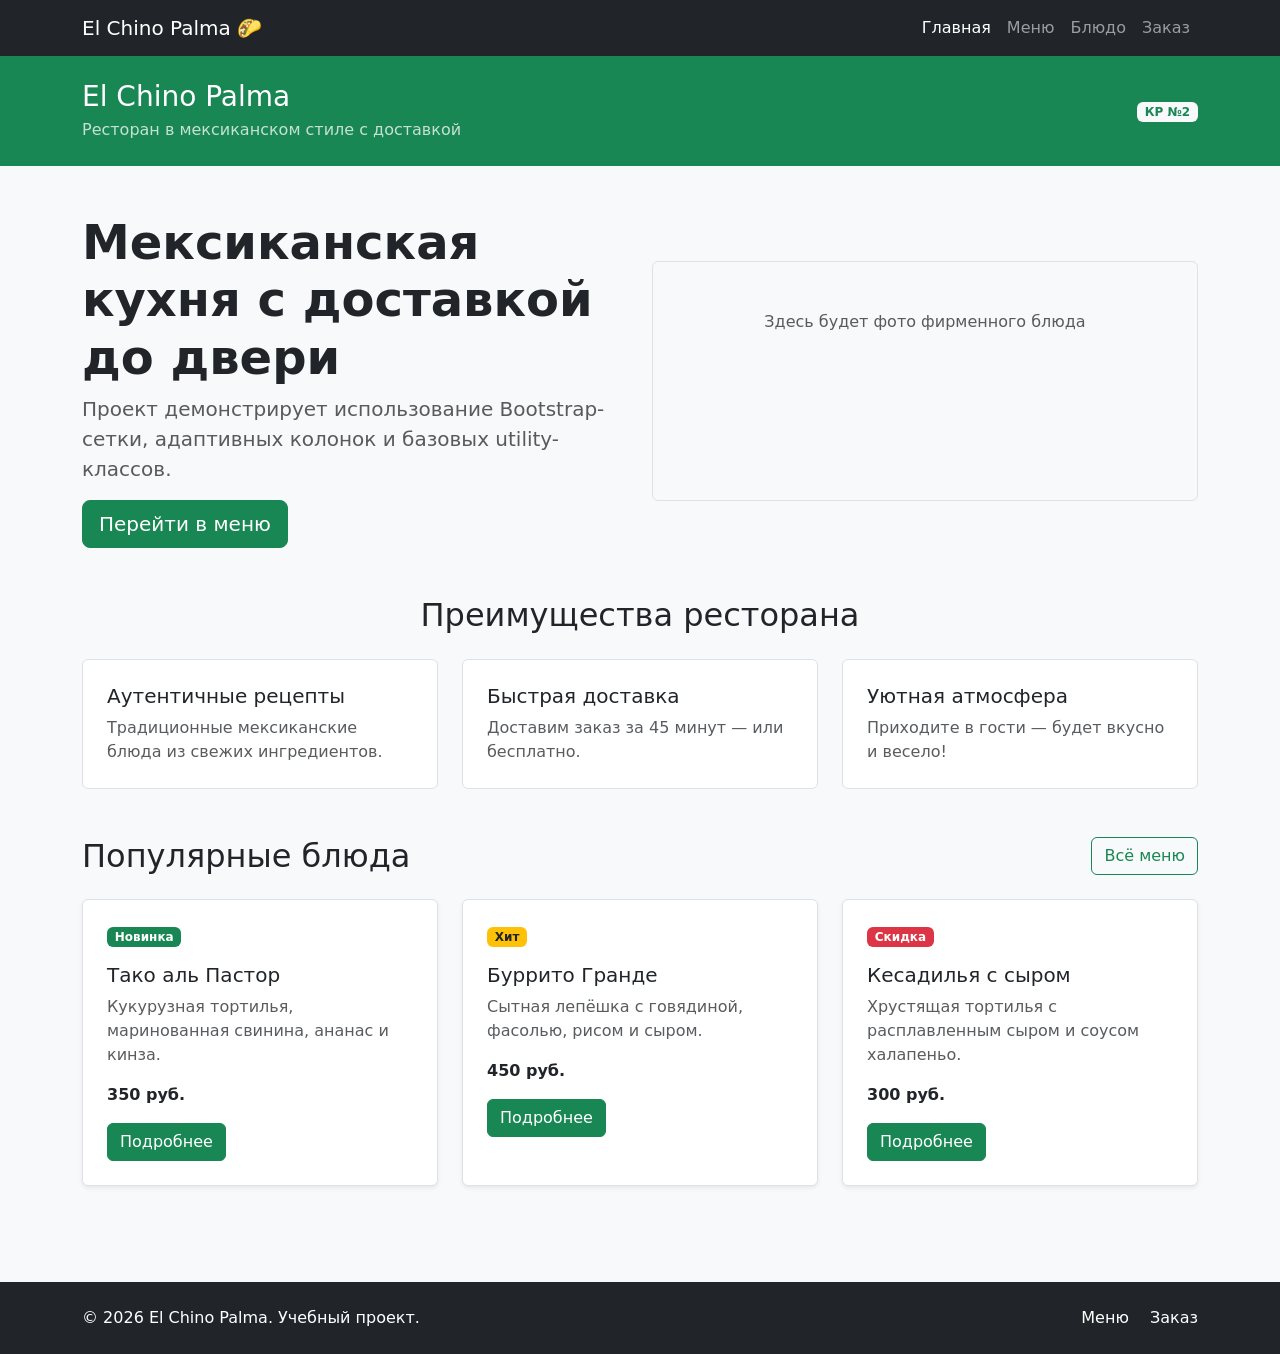
==== index.html @ e7506785 "feat: create Bootstrap grid homepage" ====
<!DOCTYPE html>
<html lang="ru">
<head>
    <meta charset="UTF-8">
    <meta name="viewport" content="width=device-width, initial-scale=1.0">
    <meta name="description" content="El Chino Palma — ресторан в мексиканском стиле с доставкой: меню, шеф-повара, заказ доставки.">
    <title>El Chino Palma — мексиканский ресторан</title>
    <link href="https://cdn.jsdelivr.net/npm/bootstrap@5.3.3/dist/css/bootstrap.min.css" rel="stylesheet">
    <link rel="stylesheet" href="css/custom.css">
</head>
<body class="bg-light d-flex flex-column min-vh-100">
    <nav class="navbar navbar-expand-lg navbar-dark bg-dark">
        <div class="container">
            <a class="navbar-brand" href="index.html">El Chino Palma 🌮</a>
            <button class="navbar-toggler" type="button" data-bs-toggle="collapse" data-bs-target="#mainNavbar" aria-controls="mainNavbar" aria-expanded="false" aria-label="Переключить навигацию">
                <span class="navbar-toggler-icon"></span>
            </button>
            <div class="collapse navbar-collapse" id="mainNavbar">
                <ul class="navbar-nav ms-auto">
                    <li class="nav-item">
                        <a class="nav-link active" aria-current="page" href="index.html">Главная</a>
                    </li>
                    <li class="nav-item">
                        <a class="nav-link" href="catalog.html">Меню</a>
                    </li>
                    <li class="nav-item">
                        <a class="nav-link" href="product.html">Блюдо</a>
                    </li>
                    <li class="nav-item">
                        <a class="nav-link" href="order.html">Заказ</a>
                    </li>
                </ul>
            </div>
        </div>
    </nav>

    <header class="bg-success text-white py-4">
        <div class="container">
            <div class="row align-items-center">
                <div class="col-12 col-md-8">
                    <h1 class="h3 mb-1">El Chino Palma</h1>
                    <p class="mb-0 opacity-75">Ресторан в мексиканском стиле с доставкой</p>
                </div>
                <div class="col-12 col-md-4 text-md-end mt-3 mt-md-0">
                    <span class="badge bg-light text-success">КР №2</span>
                </div>
            </div>
        </div>
    </header>

    <main class="flex-grow-1">
        <section class="container my-5">
            <div class="row align-items-center g-4">
                <div class="col-12 col-lg-6">
                    <h2 class="display-5 fw-bold">Мексиканская кухня с доставкой до двери</h2>
                    <p class="lead text-muted">Проект демонстрирует использование Bootstrap-сетки, адаптивных колонок и базовых utility-классов.</p>
                    <a class="btn btn-success btn-lg" href="catalog.html">Перейти в меню</a>
                </div>
                <div class="col-12 col-lg-6">
                    <div class="placeholder-box p-5 bg-light border rounded text-center">
                        <p class="mb-0 text-muted">Здесь будет фото фирменного блюда</p>
                    </div>
                </div>
            </div>
        </section>

        <section class="container my-5">
            <h2 class="text-center mb-4">Преимущества ресторана</h2>
            <div class="row g-4">
                <div class="col-12 col-md-4">
                    <div class="p-4 border rounded h-100 bg-white">
                        <h3 class="h5">Аутентичные рецепты</h3>
                        <p class="mb-0 text-muted">Традиционные мексиканские блюда из свежих ингредиентов.</p>
                    </div>
                </div>
                <div class="col-12 col-md-4">
                    <div class="p-4 border rounded h-100 bg-white">
                        <h3 class="h5">Быстрая доставка</h3>
                        <p class="mb-0 text-muted">Доставим заказ за 45 минут — или бесплатно.</p>
                    </div>
                </div>
                <div class="col-12 col-md-4">
                    <div class="p-4 border rounded h-100 bg-white">
                        <h3 class="h5">Уютная атмосфера</h3>
                        <p class="mb-0 text-muted">Приходите в гости — будет вкусно и весело!</p>
                    </div>
                </div>
            </div>
        </section>

        <section class="container my-5" id="popular">
            <div class="d-flex justify-content-between align-items-center mb-4">
                <h2 class="mb-0">Популярные блюда</h2>
                <a class="btn btn-outline-success" href="catalog.html">Всё меню</a>
            </div>
            <div class="row g-4">
                <div class="col-12 col-md-6 col-lg-4">
                    <div class="border rounded h-100 p-4 bg-white shadow-sm">
                        <span class="badge bg-success mb-3">Новинка</span>
                        <h3 class="h5">Тако аль Пастор</h3>
                        <p class="text-muted">Кукурузная тортилья, маринованная свинина, ананас и кинза.</p>
                        <p class="fw-bold mb-3">350 руб.</p>
                        <a class="btn btn-success" href="product.html">Подробнее</a>
                    </div>
                </div>
                <div class="col-12 col-md-6 col-lg-4">
                    <div class="border rounded h-100 p-4 bg-white shadow-sm">
                        <span class="badge bg-warning text-dark mb-3">Хит</span>
                        <h3 class="h5">Буррито Гранде</h3>
                        <p class="text-muted">Сытная лепёшка с говядиной, фасолью, рисом и сыром.</p>
                        <p class="fw-bold mb-3">450 руб.</p>
                        <a class="btn btn-success" href="product.html">Подробнее</a>
                    </div>
                </div>
                <div class="col-12 col-md-6 col-lg-4">
                    <div class="border rounded h-100 p-4 bg-white shadow-sm">
                        <span class="badge bg-danger mb-3">Скидка</span>
                        <h3 class="h5">Кесадилья с сыром</h3>
                        <p class="text-muted">Хрустящая тортилья с расплавленным сыром и соусом халапеньо.</p>
                        <p class="fw-bold mb-3">300 руб.</p>
                        <a class="btn btn-success" href="product.html">Подробнее</a>
                    </div>
                </div>
            </div>
        </section>
    </main>

    <footer class="bg-dark text-white py-4 mt-5">
        <div class="container">
            <div class="row align-items-center g-3">
                <div class="col-12 col-md-6">
                    <p class="mb-0">&copy; 2026 El Chino Palma. Учебный проект.</p>
                </div>
                <div class="col-12 col-md-6 text-md-end">
                    <a class="text-white text-decoration-none me-3" href="catalog.html">Меню</a>
                    <a class="text-white text-decoration-none" href="order.html">Заказ</a>
                </div>
            </div>
        </div>
    </footer>

    <script src="https://cdn.jsdelivr.net/npm/bootstrap@5.3.3/dist/js/bootstrap.bundle.min.js"></script>
</body>
</html>
---- css/custom.css ----
body {
  min-height: 100vh;
}

.placeholder-box {
  min-height: 240px;
}
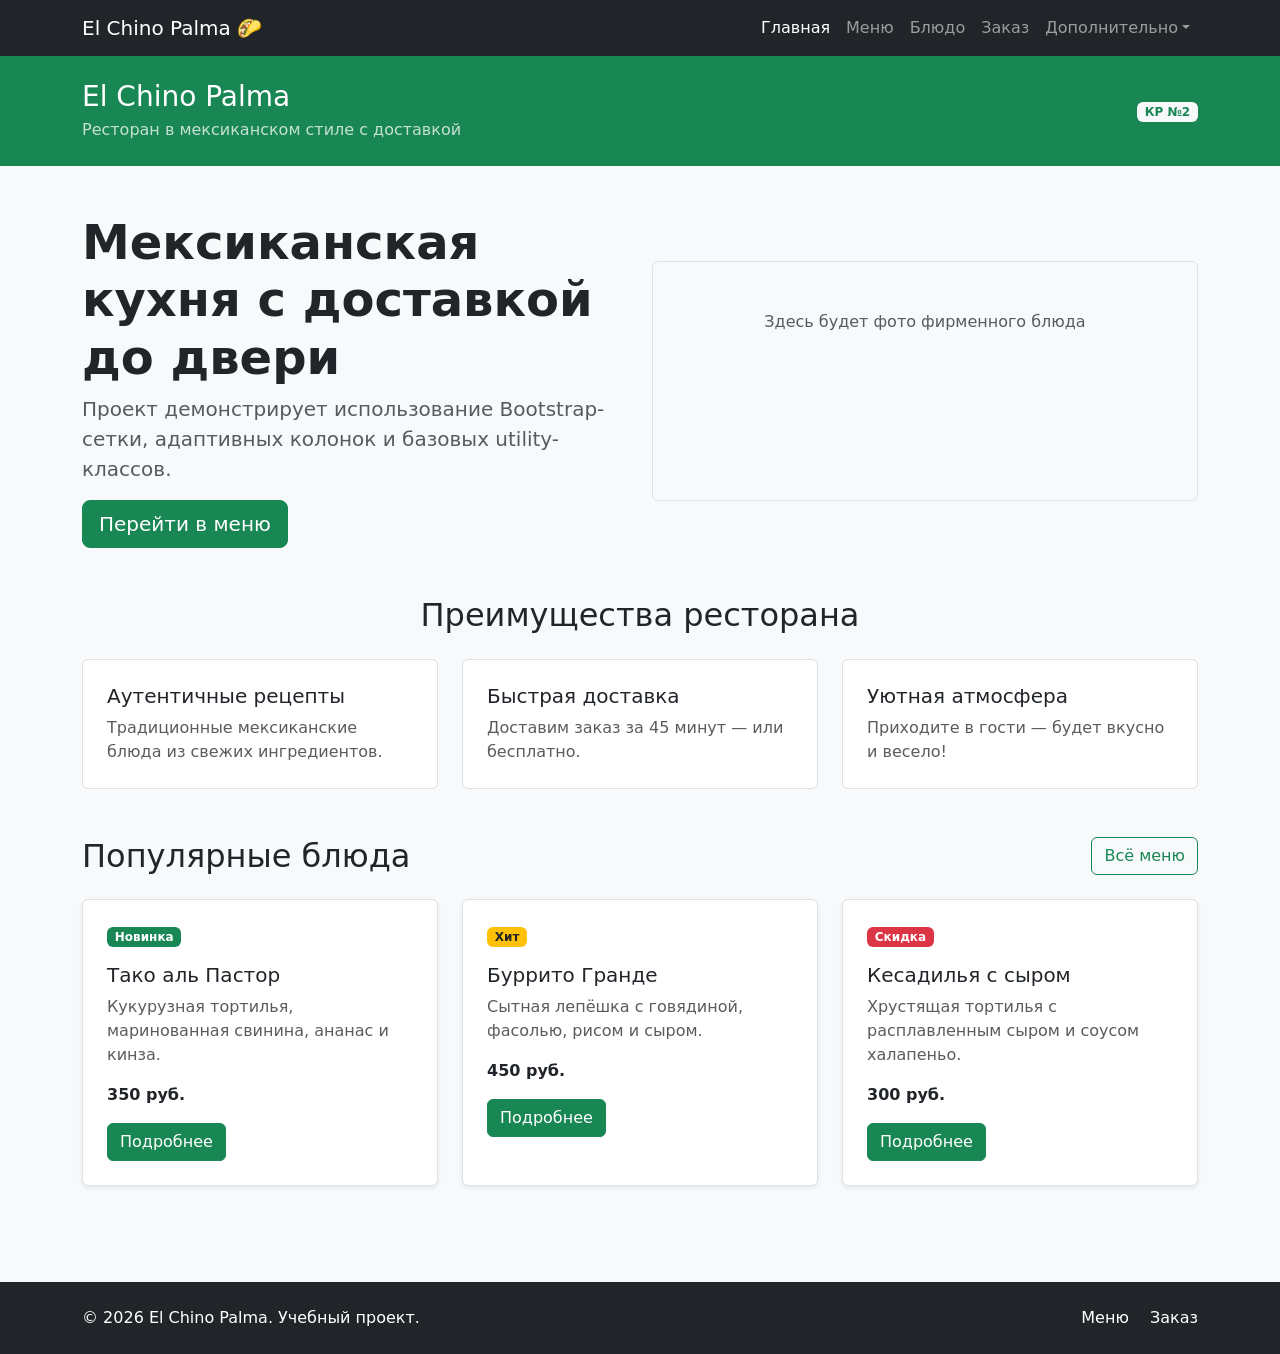
==== commit 879b66e7: "feat: add Bootstrap components pages" ====
--- a/index.html
+++ b/index.html
@@ -28,6 +28,14 @@
                     </li>
                     <li class="nav-item">
                         <a class="nav-link" href="order.html">Заказ</a>
+                    </li>
+                    <li class="nav-item dropdown">
+                        <a class="nav-link dropdown-toggle" href="#" role="button" data-bs-toggle="dropdown" aria-expanded="false">Дополнительно</a>
+                        <ul class="dropdown-menu">
+                            <li><a class="dropdown-item" href="catalog.html">Всё меню</a></li>
+                            <li><a class="dropdown-item" href="order.html">Оформить заказ</a></li>
+                            <li><a class="dropdown-item" href="index.html#popular">Популярное</a></li>
+                        </ul>
                     </li>
                 </ul>
             </div>
--- a/css/custom.css
+++ b/css/custom.css
@@ -5,3 +5,12 @@
 .placeholder-box {
   min-height: 240px;
 }
+
+.placeholder-image {
+  min-height: 320px;
+}
+
+.card-img-top {
+  height: 180px;
+  object-fit: cover;
+}
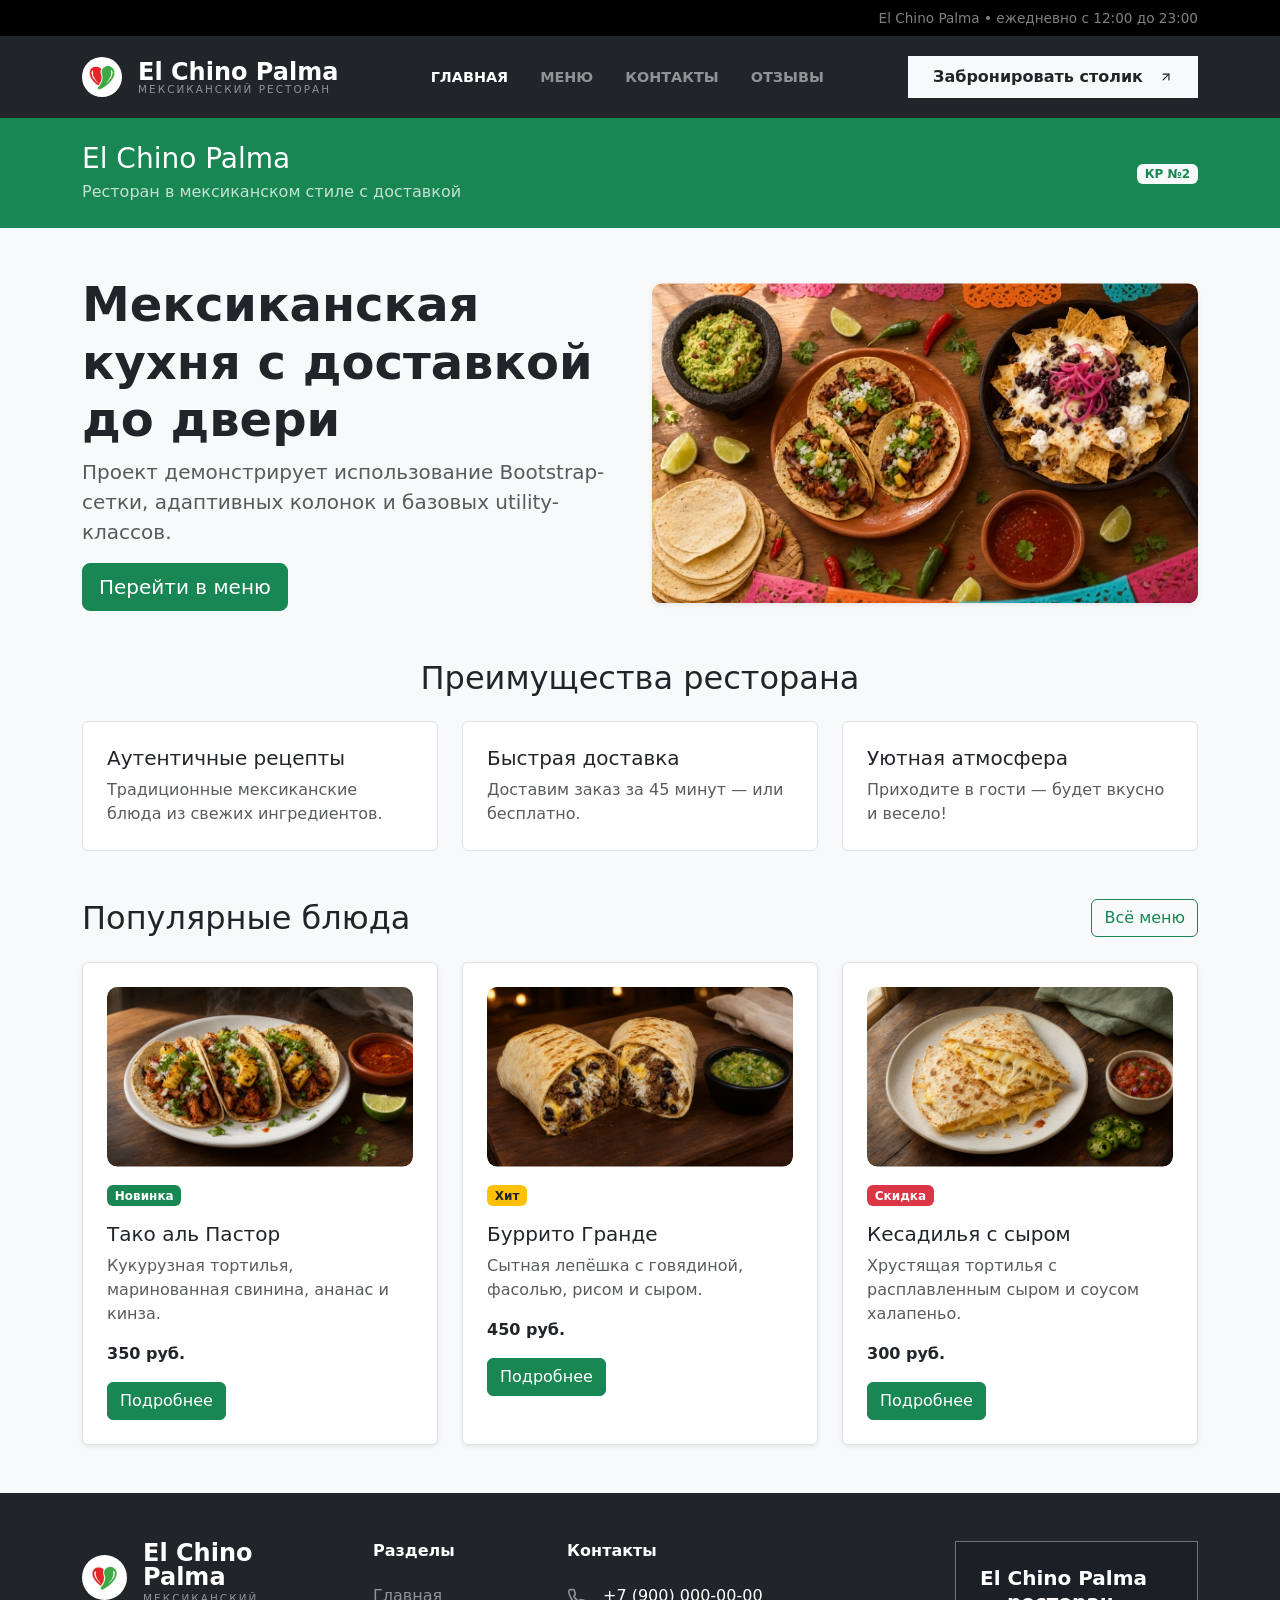
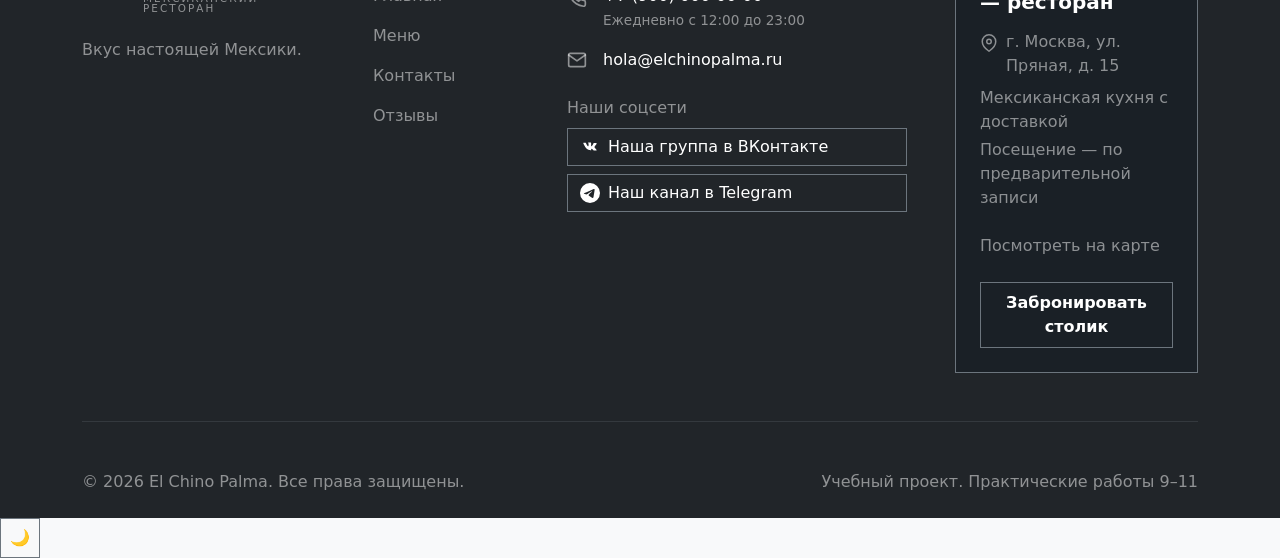
==== commit aecdff74: "backup: версия перед редизайном" ====
--- a/index.html
+++ b/index.html
@@ -3,44 +3,62 @@
 <head>
     <meta charset="UTF-8">
     <meta name="viewport" content="width=device-width, initial-scale=1.0">
+    <script>
+        (function () {
+            var t = localStorage.getItem('ecp-theme');
+            if (!t) t = window.matchMedia('(prefers-color-scheme: dark)').matches ? 'dark' : 'light';
+            document.documentElement.setAttribute('data-bs-theme', t);
+        })();
+    </script>
     <meta name="description" content="El Chino Palma — ресторан в мексиканском стиле с доставкой: меню, шеф-повара, заказ доставки.">
     <title>El Chino Palma — мексиканский ресторан</title>
-    <link href="https://cdn.jsdelivr.net/npm/bootstrap@5.3.3/dist/css/bootstrap.min.css" rel="stylesheet">
+    <link href="vendor/bootstrap/css/bootstrap.min.css" rel="stylesheet">
     <link rel="stylesheet" href="css/custom.css">
+    <link rel="icon" type="image/jpeg" href="images/logo.jpeg">
 </head>
 <body class="bg-light d-flex flex-column min-vh-100">
-    <nav class="navbar navbar-expand-lg navbar-dark bg-dark">
-        <div class="container">
-            <a class="navbar-brand" href="index.html">El Chino Palma 🌮</a>
-            <button class="navbar-toggler" type="button" data-bs-toggle="collapse" data-bs-target="#mainNavbar" aria-controls="mainNavbar" aria-expanded="false" aria-label="Переключить навигацию">
-                <span class="navbar-toggler-icon"></span>
-            </button>
-            <div class="collapse navbar-collapse" id="mainNavbar">
-                <ul class="navbar-nav ms-auto">
-                    <li class="nav-item">
-                        <a class="nav-link active" aria-current="page" href="index.html">Главная</a>
-                    </li>
-                    <li class="nav-item">
-                        <a class="nav-link" href="catalog.html">Меню</a>
-                    </li>
-                    <li class="nav-item">
-                        <a class="nav-link" href="product.html">Блюдо</a>
-                    </li>
-                    <li class="nav-item">
-                        <a class="nav-link" href="order.html">Заказ</a>
-                    </li>
-                    <li class="nav-item dropdown">
-                        <a class="nav-link dropdown-toggle" href="#" role="button" data-bs-toggle="dropdown" aria-expanded="false">Дополнительно</a>
-                        <ul class="dropdown-menu">
-                            <li><a class="dropdown-item" href="catalog.html">Всё меню</a></li>
-                            <li><a class="dropdown-item" href="order.html">Оформить заказ</a></li>
-                            <li><a class="dropdown-item" href="index.html#popular">Популярное</a></li>
-                        </ul>
-                    </li>
-                </ul>
-            </div>
-        </div>
-    </nav>
+    <!-- Верхняя панель -->
+<div class="top-bar bg-black text-white-50 py-2" style="font-size: 0.85rem;">
+    <div class="container d-flex justify-content-end">
+        <span>El Chino Palma &bull; ежедневно с 12:00 до 23:00</span>
+    </div>
+</div>
+
+<!-- Основной навбар -->
+<nav class="navbar navbar-expand-lg navbar-dark bg-dark py-3">
+    <div class="container">
+        <!-- Логотип -->
+        <a class="navbar-brand d-flex align-items-center" href="index.html">
+            <img src="images/logo.jpeg" alt="Логотип" class="navbar-logo me-3" style="width: 40px; height: 40px; border-radius: 50%;">
+            <div class="d-flex flex-column lh-1">
+                <span class="fw-bold fs-4 text-white">El Chino Palma</span>
+                <span class="text-white-50 text-uppercase" style="font-size: 0.65rem; letter-spacing: 0.2em;">Мексиканский ресторан</span>
+            </div>
+        </a>
+
+        <button class="navbar-toggler" type="button" data-bs-toggle="collapse" data-bs-target="#mainNavbar" aria-controls="mainNavbar" aria-expanded="false" aria-label="Переключить навигацию">
+            <span class="navbar-toggler-icon"></span>
+        </button>
+
+        <div class="collapse navbar-collapse" id="mainNavbar">
+            <ul class="navbar-nav mx-auto mb-3 mb-lg-0 gap-3 text-uppercase" style="font-size: 0.9rem; font-weight: 600;">
+                <li class="nav-item"><a class="nav-link active text-white" href="index.html">Главная</a></li>
+                <li class="nav-item"><a class="nav-link text-white-50 hover-white" href="catalog.html">Меню</a></li>
+                <li class="nav-item"><a class="nav-link text-white-50 hover-white" href="contacts.html">Контакты</a></li>
+                <li class="nav-item"><a class="nav-link text-white-50 hover-white" href="reviews.html">Отзывы</a></li>
+            </ul>
+
+            <div class="d-flex align-items-center gap-2 flex-wrap">
+                
+                
+                <a href="order.html" class="header-cta btn btn-light text-dark fw-bold rounded-0 px-4 py-2 d-inline-flex align-items-center gap-3 text-decoration-none ms-lg-2">
+                    Забронировать столик
+                    <svg width="14" height="14" viewBox="0 0 24 24" fill="none" stroke="currentColor" stroke-width="2" stroke-linecap="round" stroke-linejoin="round"><line x1="7" y1="17" x2="17" y2="7"></line><polyline points="7 7 17 7 17 17"></polyline></svg>
+                </a>
+            </div>
+        </div>
+    </div>
+</nav>
 
     <header class="bg-success text-white py-4">
         <div class="container">
@@ -59,15 +77,13 @@
     <main class="flex-grow-1">
         <section class="container my-5">
             <div class="row align-items-center g-4">
-                <div class="col-12 col-lg-6">
+                <div class="col-12 col-lg-6 animate-on-load">
                     <h2 class="display-5 fw-bold">Мексиканская кухня с доставкой до двери</h2>
                     <p class="lead text-muted">Проект демонстрирует использование Bootstrap-сетки, адаптивных колонок и базовых utility-классов.</p>
                     <a class="btn btn-success btn-lg" href="catalog.html">Перейти в меню</a>
                 </div>
-                <div class="col-12 col-lg-6">
-                    <div class="placeholder-box p-5 bg-light border rounded text-center">
-                        <p class="mb-0 text-muted">Здесь будет фото фирменного блюда</p>
-                    </div>
+                <div class="col-12 col-lg-6 animate-on-load">
+                    <div class="hero-media rounded overflow-hidden shadow-sm"><img src="images/hero.jpg" alt="Фирменные блюда El Chino Palma" class="hero-img" loading="lazy"></div>
                 </div>
             </div>
         </section>
@@ -103,7 +119,8 @@
             </div>
             <div class="row g-4">
                 <div class="col-12 col-md-6 col-lg-4">
-                    <div class="border rounded h-100 p-4 bg-white shadow-sm">
+                    <div class="border rounded h-100 p-4 bg-white shadow-sm animate-on-load">
+                        <img src="images/dish-1.jpg" class="dish-thumb mb-3" alt="Тако аль Пастор" loading="lazy">
                         <span class="badge bg-success mb-3">Новинка</span>
                         <h3 class="h5">Тако аль Пастор</h3>
                         <p class="text-muted">Кукурузная тортилья, маринованная свинина, ананас и кинза.</p>
@@ -112,7 +129,8 @@
                     </div>
                 </div>
                 <div class="col-12 col-md-6 col-lg-4">
-                    <div class="border rounded h-100 p-4 bg-white shadow-sm">
+                    <div class="border rounded h-100 p-4 bg-white shadow-sm animate-on-load">
+                        <img src="images/dish-2.jpg" class="dish-thumb mb-3" alt="Буррито Гранде" loading="lazy">
                         <span class="badge bg-warning text-dark mb-3">Хит</span>
                         <h3 class="h5">Буррито Гранде</h3>
                         <p class="text-muted">Сытная лепёшка с говядиной, фасолью, рисом и сыром.</p>
@@ -121,7 +139,8 @@
                     </div>
                 </div>
                 <div class="col-12 col-md-6 col-lg-4">
-                    <div class="border rounded h-100 p-4 bg-white shadow-sm">
+                    <div class="border rounded h-100 p-4 bg-white shadow-sm animate-on-load">
+                        <img src="images/dish-3.jpg" class="dish-thumb mb-3" alt="Кесадилья с сыром" loading="lazy">
                         <span class="badge bg-danger mb-3">Скидка</span>
                         <h3 class="h5">Кесадилья с сыром</h3>
                         <p class="text-muted">Хрустящая тортилья с расплавленным сыром и соусом халапеньо.</p>
@@ -133,20 +152,94 @@
         </section>
     </main>
 
-    <footer class="bg-dark text-white py-4 mt-5">
-        <div class="container">
-            <div class="row align-items-center g-3">
-                <div class="col-12 col-md-6">
-                    <p class="mb-0">&copy; 2026 El Chino Palma. Учебный проект.</p>
-                </div>
-                <div class="col-12 col-md-6 text-md-end">
-                    <a class="text-white text-decoration-none me-3" href="catalog.html">Меню</a>
-                    <a class="text-white text-decoration-none" href="order.html">Заказ</a>
-                </div>
-            </div>
-        </div>
-    </footer>
-
-    <script src="https://cdn.jsdelivr.net/npm/bootstrap@5.3.3/dist/js/bootstrap.bundle.min.js"></script>
+    <footer class="bg-dark text-white pt-5 pb-4 mt-auto">
+    <div class="container">
+        <div class="row g-5">
+            <!-- Колонка 1: Лого и слоган -->
+            <div class="col-12 col-lg-3">
+                <a class="d-flex align-items-center text-decoration-none mb-4" href="index.html">
+                    <img src="images/logo.jpeg" alt="Логотип" class="me-3" style="width: 45px; height: 45px; border-radius: 50%; background: white; padding: 3px;">
+                    <div class="d-flex flex-column lh-1">
+                        <span class="fw-bold fs-4 text-white">El Chino Palma</span>
+                        <span class="text-white-50 text-uppercase mt-1" style="font-size: 0.65rem; letter-spacing: 0.2em;">Мексиканский ресторан</span>
+                    </div>
+                </a>
+                <p class="text-white-50">Вкус настоящей Мексики.</p>
+            </div>
+
+            <!-- Колонка 2: Разделы -->
+            <div class="col-6 col-lg-2">
+                <h5 class="text-white fw-bold mb-4 fs-6">Разделы</h5>
+                <ul class="list-unstyled d-flex flex-column gap-3">
+                    <li><a class="text-white-50 text-decoration-none hover-white" href="index.html">Главная</a></li>
+                    <li><a class="text-white-50 text-decoration-none hover-white" href="catalog.html">Меню</a></li>
+                    <li><a class="text-white-50 text-decoration-none hover-white" href="contacts.html">Контакты</a></li>
+                    <li><a class="text-white-50 text-decoration-none hover-white" href="reviews.html">Отзывы</a></li>
+                </ul>
+            </div>
+
+            <!-- Колонка 3: Контакты -->
+            <div class="col-12 col-md-6 col-lg-4">
+                <h5 class="text-white fw-bold mb-4 fs-6">Контакты</h5>
+                <ul class="list-unstyled d-flex flex-column gap-3 text-white-50">
+                    <li class="d-flex align-items-start gap-3">
+                        <svg width="20" height="20" viewBox="0 0 24 24" fill="none" stroke="currentColor" stroke-width="2" stroke-linecap="round" stroke-linejoin="round" class="mt-1 flex-shrink-0"><path d="M22 16.92v3a2 2 0 0 1-2.18 2 19.79 19.79 0 0 1-8.63-3.07 19.5 19.5 0 0 1-6-6 19.79 19.79 0 0 1-3.07-8.67A2 2 0 0 1 4.11 2h3a2 2 0 0 1 2 1.72 12.84 12.84 0 0 0 .7 2.81 2 2 0 0 1-.45 2.11L8.09 9.91a16 16 0 0 0 6 6l1.27-1.27a2 2 0 0 1 2.11-.45 12.84 12.84 0 0 0 2.81.7A2 2 0 0 1 22 16.92z"></path></svg>
+                        <div>
+                            <a href="tel:+79000000000" class="text-white text-decoration-none">+7 (900) 000-00-00</a><br>
+                            <span class="text-white-50" style="font-size: 0.85rem;">Ежедневно с 12:00 до 23:00</span>
+                        </div>
+                    </li>
+                    <li class="d-flex align-items-center gap-3">
+                        <svg width="20" height="20" viewBox="0 0 24 24" fill="none" stroke="currentColor" stroke-width="2" stroke-linecap="round" stroke-linejoin="round" class="flex-shrink-0"><path d="M4 4h16c1.1 0 2 .9 2 2v12c0 1.1-.9 2-2 2H4c-1.1 0-2-.9-2-2V6c0-1.1.9-2 2-2z"></path><polyline points="22,6 12,13 2,6"></polyline></svg>
+                        <a href="mailto:hola@elchinopalma.ru" class="text-white text-decoration-none">hola@elchinopalma.ru</a>
+                    </li>
+                </ul>
+                <p class="text-white-50 mt-4 mb-2">Наши соцсети</p>
+                <div class="d-flex flex-column gap-2">
+                    <a href="#" class="btn btn-outline-secondary text-start rounded-0 text-white d-flex align-items-center gap-2 border-secondary">
+                        <svg width="20" height="20" viewBox="0 0 24 24" fill="currentColor"><path d="M12.785 16.241s.288-.032.436-.191c.136-.145.131-.419.131-.419s-.019-1.28.575-1.469c.583-.187 1.332 1.233 2.125 1.778.603.413 1.06.323 1.06.323l2.127-.03s1.111-.069.583-.944c-.042-.071-.304-.642-1.578-1.895-1.335-1.312-1.157-1.099.454-3.368 1.002-1.412 1.402-2.274 1.277-2.643-.118-.352-.85-.258-.85-.258l-2.397.015s-.178-.024-.31.055c-.128.077-.212.256-.212.256s-.376 1.002-.878 1.856c-1.065 1.803-1.491 1.898-1.666 1.786-.412-.268-.309-1.077-.309-1.653 0-1.799.267-2.547-.526-2.743-.264-.064-.457-.106-1.132-.112-.866-.009-1.598.003-2.014.208-.276.136-.49.44-.359.458.162.022.53.099.725.365.253.343.245 1.112.245 1.112s.146 2.118-.34 2.381c-.336.182-.795-.19-1.778-1.883-.505-.874-.887-1.84-.887-1.84s-.072-.177-.2-.272c-.154-.115-.368-.151-.368-.151l-2.278.015s-.342.009-.468.158c-.112.133-.008.406-.008.406s1.77 4.145 3.772 6.234c1.836 1.916 3.921 1.79 3.921 1.79h.945z"/></svg>
+                        Наша группа в ВКонтакте
+                    </a>
+                    <a href="#" class="btn btn-outline-secondary text-start rounded-0 text-white d-flex align-items-center gap-2 border-secondary">
+                        <svg width="20" height="20" viewBox="0 0 24 24" fill="currentColor"><path d="M11.944 0A12 12 0 0 0 0 12a12 12 0 0 0 12 12 12 12 0 0 0 12-12A12 12 0 0 0 12 0a12 12 0 0 0-.056 0zm4.962 7.224c.1-.002.321.023.465.14a.506.506 0 0 1 .171.325c.016.093.036.306.02.472-.18 1.898-.962 6.502-1.36 8.627-.168.9-.499 1.201-.82 1.23-.696.065-1.225-.46-1.9-.902-1.056-.693-1.653-1.124-2.678-1.8-1.185-.78-.417-1.21.258-1.91.177-.184 3.247-2.977 3.307-3.23.007-.032.014-.15-.056-.212s-.174-.041-.249-.024c-.106.024-1.793 1.14-5.061 3.345-.48.33-.913.49-1.302.48-.428-.008-1.252-.241-1.865-.44-.752-.245-1.349-.374-1.297-.789.027-.216.325-.437.893-.663 3.498-1.524 5.83-2.529 6.998-3.014 3.332-1.386 4.025-1.627 4.476-1.635z"/></svg>
+                        Наш канал в Telegram
+                    </a>
+                </div>
+            </div>
+
+            <!-- Колонка 4: Карточка -->
+            <div class="col-12 col-lg-3">
+                <div class="p-4 border border-secondary h-100 d-flex flex-column" style="background-color: #1a2026;">
+                    <h5 class="text-white fw-bold mb-3 fs-5">El Chino Palma — ресторан</h5>
+                    <p class="text-white-50 mb-2 d-flex gap-2">
+                        <svg width="18" height="18" viewBox="0 0 24 24" fill="none" stroke="currentColor" stroke-width="2" stroke-linecap="round" stroke-linejoin="round" class="mt-1 flex-shrink-0"><path d="M21 10c0 7-9 13-9 13s-9-6-9-13a9 9 0 0 1 18 0z"></path><circle cx="12" cy="10" r="3"></circle></svg>
+                        <span>г. Москва, ул. Пряная, д. 15</span>
+                    </p>
+                    <p class="text-white-50 mb-1">Мексиканская кухня с доставкой</p>
+                    <p class="text-white-50 mb-4">Посещение — по предварительной записи</p>
+                    <a href="contacts.html" class="text-white-50 text-decoration-none mb-4 d-inline-block hover-white">Посмотреть на карте</a>
+                    <a href="order.html" class="header-cta btn btn-outline-light rounded-0 mt-auto py-2 w-100 border-secondary text-white fw-bold">Забронировать столик</a>
+                </div>
+            </div>
+        </div>
+
+        <hr class="border-secondary my-5">
+
+        <div class="row align-items-center">
+            <div class="col-12 col-md-6">
+                <p class="mb-0 text-white-50">&copy; 2026 El Chino Palma. Все права защищены.</p>
+            </div>
+            <div class="col-12 col-md-6 text-md-end mt-3 mt-md-0">
+                <span class="text-white-50">Учебный проект. Практические работы 9–11</span>
+            </div>
+        </div>
+    </div>
+</footer>
+
+    <script src="vendor/bootstrap/js/bootstrap.bundle.min.js"></script>
+    <script src="js/theme.js"></script>
+<button type="button" class="theme-toggle-olive btn btn-outline-light border-secondary rounded-0 p-2 d-flex align-items-center justify-content-center" data-theme-toggle aria-label="Переключить тему" style="width: 40px; height: 40px;">
+                    <span class="theme-icon text-white" aria-hidden="true">🌙</span>
+                </button>
 </body>
 </html>
--- a/css/custom.css
+++ b/css/custom.css
@@ -1,16 +1,103 @@
-body {
-  min-height: 100vh;
+/* ===== Размеры изображений (восстановлено после потери файла) ===== */
+.dish-thumb {
+  width: 100%;
+  height: 180px;
+  max-height: 180px;
+  object-fit: cover;
+  object-position: center;
+  display: block;
+  border-radius: 10px;
 }
 
-.placeholder-box {
-  min-height: 240px;
+.card-img-top,
+.card img {
+  width: 100%;
+  height: 180px;
+  max-height: 180px;
+  object-fit: cover;
+  object-position: center;
+  display: block;
 }
 
-.placeholder-image {
+.hero-img,
+.hero-media img {
+  width: 100%;
+  height: 100%;
   min-height: 320px;
+  max-height: 460px;
+  object-fit: cover;
+  object-position: center;
+  display: block;
 }
 
-.card-img-top {
-  height: 180px;
+.product-img,
+.placeholder-image img {
+  width: 100%;
+  height: 100%;
+  min-height: 320px;
+  max-height: 420px;
   object-fit: cover;
+  object-position: center;
+  display: block;
 }
+
+/* anim-pack: три пункта анимаций на всех страницах */
+
+/* Пункт 3: плавная прокрутка к якорям */
+html { scroll-behavior: smooth; }
+
+/* Пункт 2: каскадное появление при загрузке */
+@keyframes fadeInUp {
+  from { opacity: 0; transform: translateY(24px); }
+  to   { opacity: 1; transform: none; }
+}
+.card,
+.dish-thumb,
+.card-img-top,
+.hero-media,
+.hero-img,
+.product-img,
+.placeholder-image {
+  animation: fadeInUp 0.6s ease-out backwards;
+}
+.row > *:nth-child(2) .card, .row > *:nth-child(2) .dish-thumb { animation-delay: .12s; }
+.row > *:nth-child(3) .card, .row > *:nth-child(3) .dish-thumb { animation-delay: .24s; }
+.row > *:nth-child(4) .card, .row > *:nth-child(4) .dish-thumb { animation-delay: .36s; }
+.row > *:nth-child(5) .card, .row > *:nth-child(5) .dish-thumb { animation-delay: .48s; }
+.row > *:nth-child(6) .card, .row > *:nth-child(6) .dish-thumb { animation-delay: .60s; }
+
+/* Пункт 1: hover — карточка приподнимается, фото зумится в рамке */
+.card,
+.hero-media,
+.placeholder-image {
+  transition: transform .3s ease, box-shadow .3s ease;
+}
+.card:hover,
+.hero-media:hover,
+.placeholder-image:hover {
+  transform: translateY(-6px);
+  box-shadow: 0 12px 28px rgba(0, 0, 0, .18);
+}
+.card img,
+.dish-thumb,
+.card-img-top,
+.hero-img,
+.product-img {
+  transition: transform .4s ease;
+  clip-path: inset(0 round 10px);
+}
+.card:hover img,
+.dish-thumb:hover,
+.hero-media:hover img,
+.placeholder-image:hover img {
+  transform: scale(1.06);
+}
+
+/* Защита: без анимаций, если пользователь просил меньше движения */
+@media (prefers-reduced-motion: reduce) {
+  html { scroll-behavior: auto; }
+  .card, .dish-thumb, .card-img-top, .hero-media, .hero-img,
+  .product-img, .placeholder-image { animation: none !important; }
+  .card, .card img, .dish-thumb, .hero-img, .product-img,
+  .hero-media, .placeholder-image { transition: none !important; }
+}
